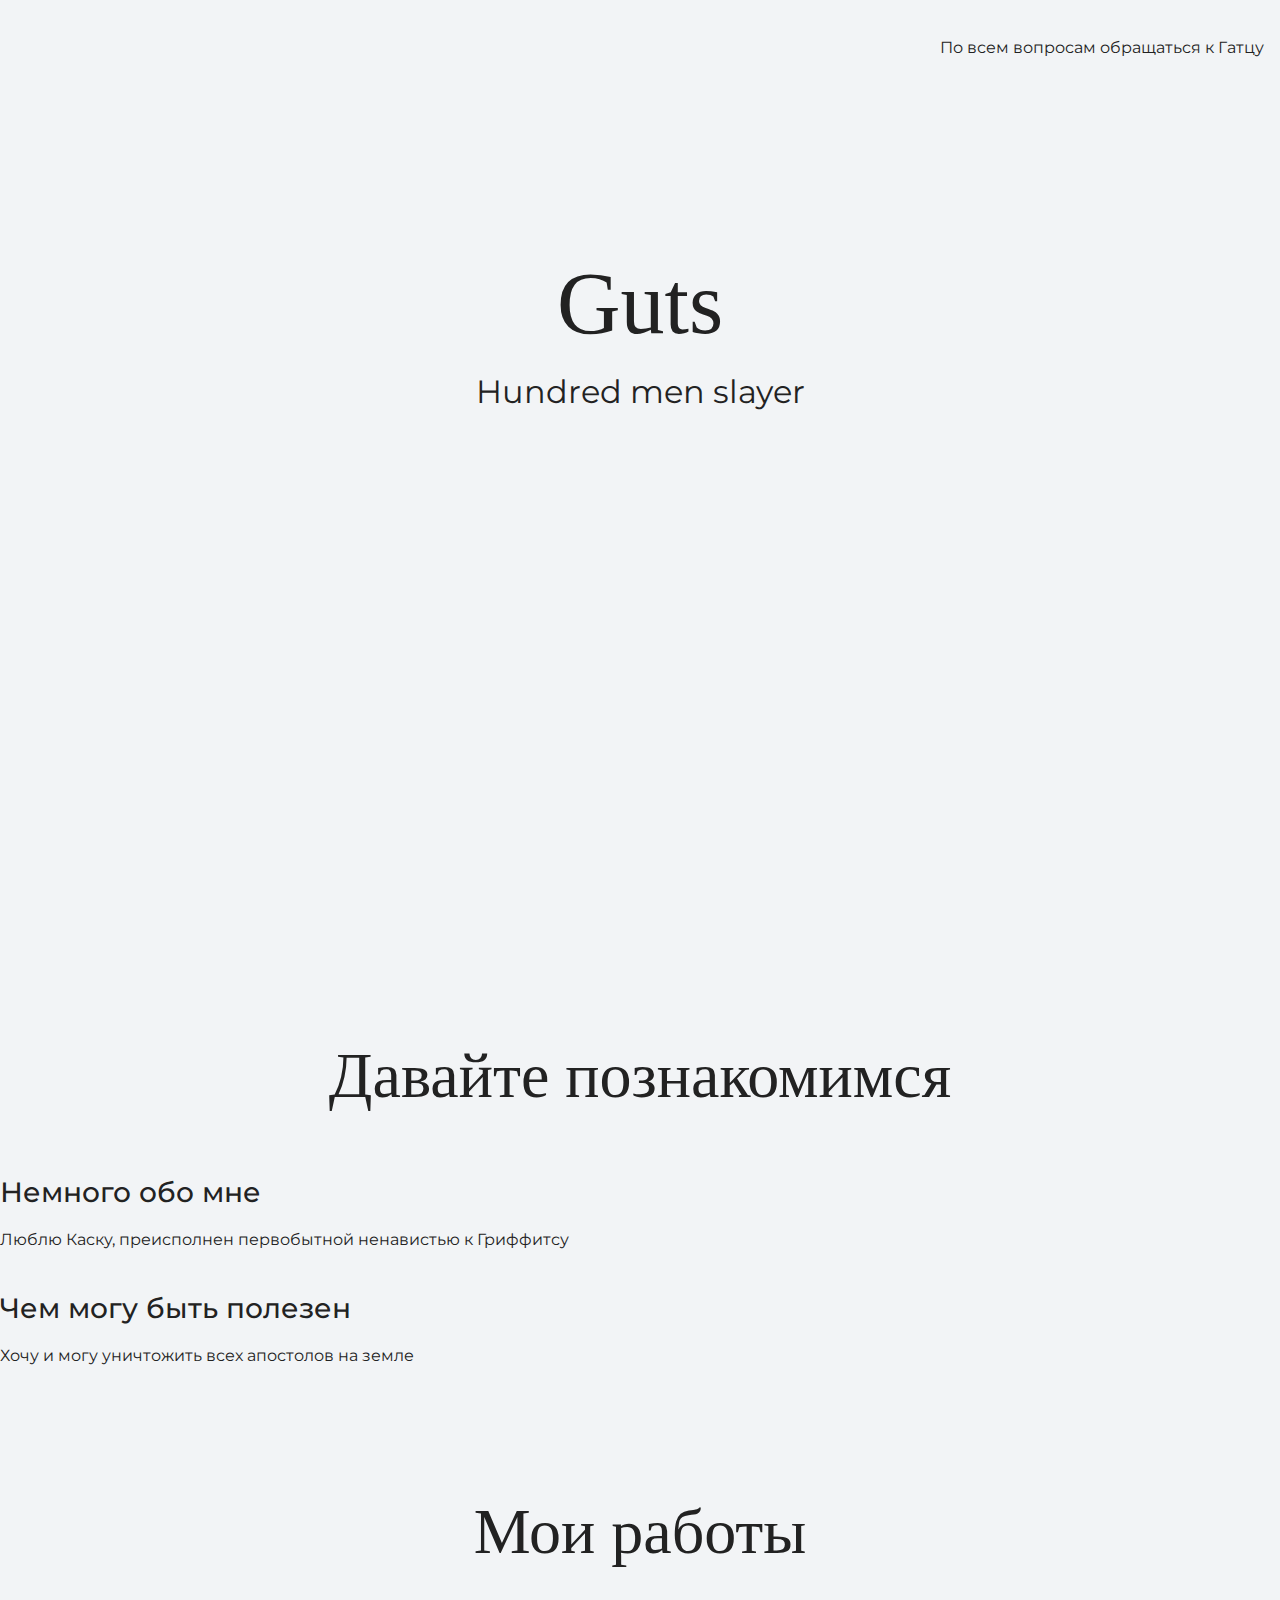
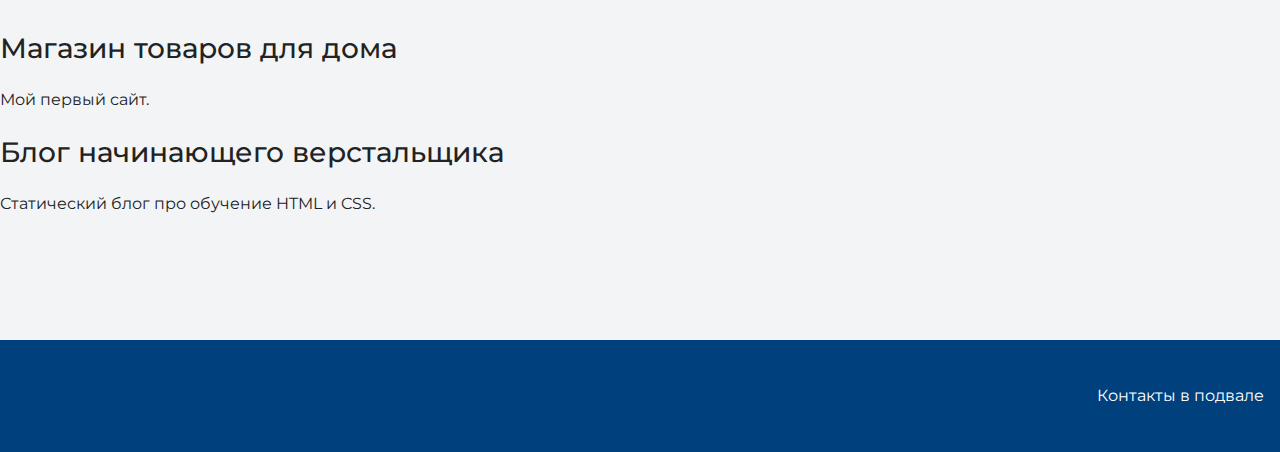
==== index.html @ 3ab226cc "Loading my website files" ====
<!DOCTYPE html>
<html lang="ru">
  <head>
    <meta charset="UTF-8">
    <link rel="stylesheet" href="style.css">
    <link href="https://fonts.googleapis.com/css?family=Montserrat:400,500,700|Old+Standard+TT&display=swap&subset=cyrillic" rel="stylesheet">
    <title>Портфолио Гатца, Чёрного Мечника</title>
  </head>

  <body>
    <header class="page-header">
      <div class="container">
      По всем вопросам обращаться к Гатцу
      </div>
    </header>

    <section class="hero-image">
      <div class="container">
      <h1 class="heading">Guts</h1>
      <p>Hundred men slayer</p>
      </div>
    </section>

    <section class="intro">
      <h2 class="subheading">Давайте познакомимся</h2>
      <h3>Немного обо мне</h3>
      <p>Люблю Каску, преисполнен первобытной ненавистью к Гриффитсу</p>
      <h3>Чем могу быть полезен</h3>
      <p>Хочу и могу уничтожить всех апостолов на земле</p>
    </section>

    <section class="portfolio">
      <h2 class="subheading">Мои работы</h2>

      <h3>Магазин товаров для дома</h3>
      <p>Мой первый сайт.</p>

      <h3>Блог начинающего верстальщика</h3>
      <p>Статический блог про обучение HTML и CSS.</p>
    </section>

    <footer class="page-footer">
      <div class="container">
      Контакты в подвале
      </div>
    </footer>
  </body>
</html>
---- style.css ----
body {
  margin: 0;
  min-width: 960px;
  font-family: "Montserrat", "Helvetica", "Arial", sans-serif;
  font-size: 16px;
  line-height: 32px;
  color: #222222;
  background-color: #f2f4f6;
  background-image: url("img/hero-bg.jpg");
  background-repeat: no-repeat;
  background-position: top center;
}

.container {
  max-width: 928px;
  margin: 0 auto;
  padding: 0 16px;
}

.page-header {
  margin: 0 0 160px;
  padding: 32px 0 32px;
}

.page-header .container,
.page-footer .container {
  max-width: 1408px;
  text-align: right;
}

.page-header a {
  margin-left: 56px;
  color: #288be6;
  text-decoration: none;
  background-repeat: no-repeat;
  background-position: left;
}

.header-email {
  padding-left: 30px;
  background-image: url("img/icon-email-header.svg");
}

.header-phone {
  padding-left: 25px;
  background-image: url("img/icon-phone-header.svg");
}

.hero-image {
  margin-bottom: 620px;
}

.hero-image .container {
  max-width: 1408px;
  text-align: center;
}

.heading {
  margin: 0 0 16px;
  font-family: "Old Standard TT", "Times", "Times New Roman", serif;
  font-size: 88px;
  line-height: 96px;
  font-weight: 400;
}

.hero-image p {
  margin: 0;
  font-size: 32px;
  line-height: 48px;
}

.intro {
  margin: 0 0 120px;
}

.subheading {
  margin: 0 0 56px;
  font-family: "Old Standard TT", "Times", "Times New Roman", serif;
  font-size: 64px;
  line-height: 80px;
  font-weight: 400;
  text-align: center;
}

.user-image {
  margin: 0 0 32px;
  text-align: center;
}

.intro h3,
.portfolio h3 {
  margin: 0 0 12px;
  font-size: 28px;
  line-height: 40px;
  font-weight: 500;
}

.intro p {
  margin: 0 0 32px;
}

.skills-list {
  margin: 0;
  padding: 0;
}

.skills-list dt {
  padding-left: 32px;
  background-repeat: no-repeat;
  background-position: left;
}

.skill-html {
  background-image: url("img/icon-html.svg");
}

.skill-css {
  background-image: url("img/icon-css.svg");
}

.level {
  margin: 4px 0 16px;
  padding: 0;
  height: 14px;
  font-size: 0;
  background-color: #ffffff;
  border: 1px solid #86c3fa;
  border-radius: 8px;
}

.level div {
  margin: 1px;
  height: 12px;
  background-color: #288be6;
  border-radius: 6px;
}

.portfolio {
  margin: 0 0 120px;
}

.projects {
  margin: 0;
  padding: 0;
  list-style: none;
}

.projects li {
  margin: 0 0 80px;
}

.project-image {
  margin: 0 0 24px;
  text-align: center;
}

.projects p {
  margin: 0 0 24px;
}

.button {
  padding: 6px 20px;
  display: inline-block;
  vertical-align: baseline;
  text-decoration: none;
  text-transform: uppercase;
  border-radius: 4px;
  background-color: #288be6;
  color: #ffffff;
}

.page-footer {
  padding: 40px 0;
  background-color: #00417d;
  color: #ffffff;
}

.page-footer a {
  margin-left: 56px;
  color: inherit;
  text-decoration: none;
  background-repeat: no-repeat;
  background-position: left;
}

.footer-email {
  padding-left: 30px;
  background-image: url("img/icon-email-footer.svg");
}

.footer-phone {
  padding-left: 25px;
  background-image: url("img/icon-phone-footer.svg");
}
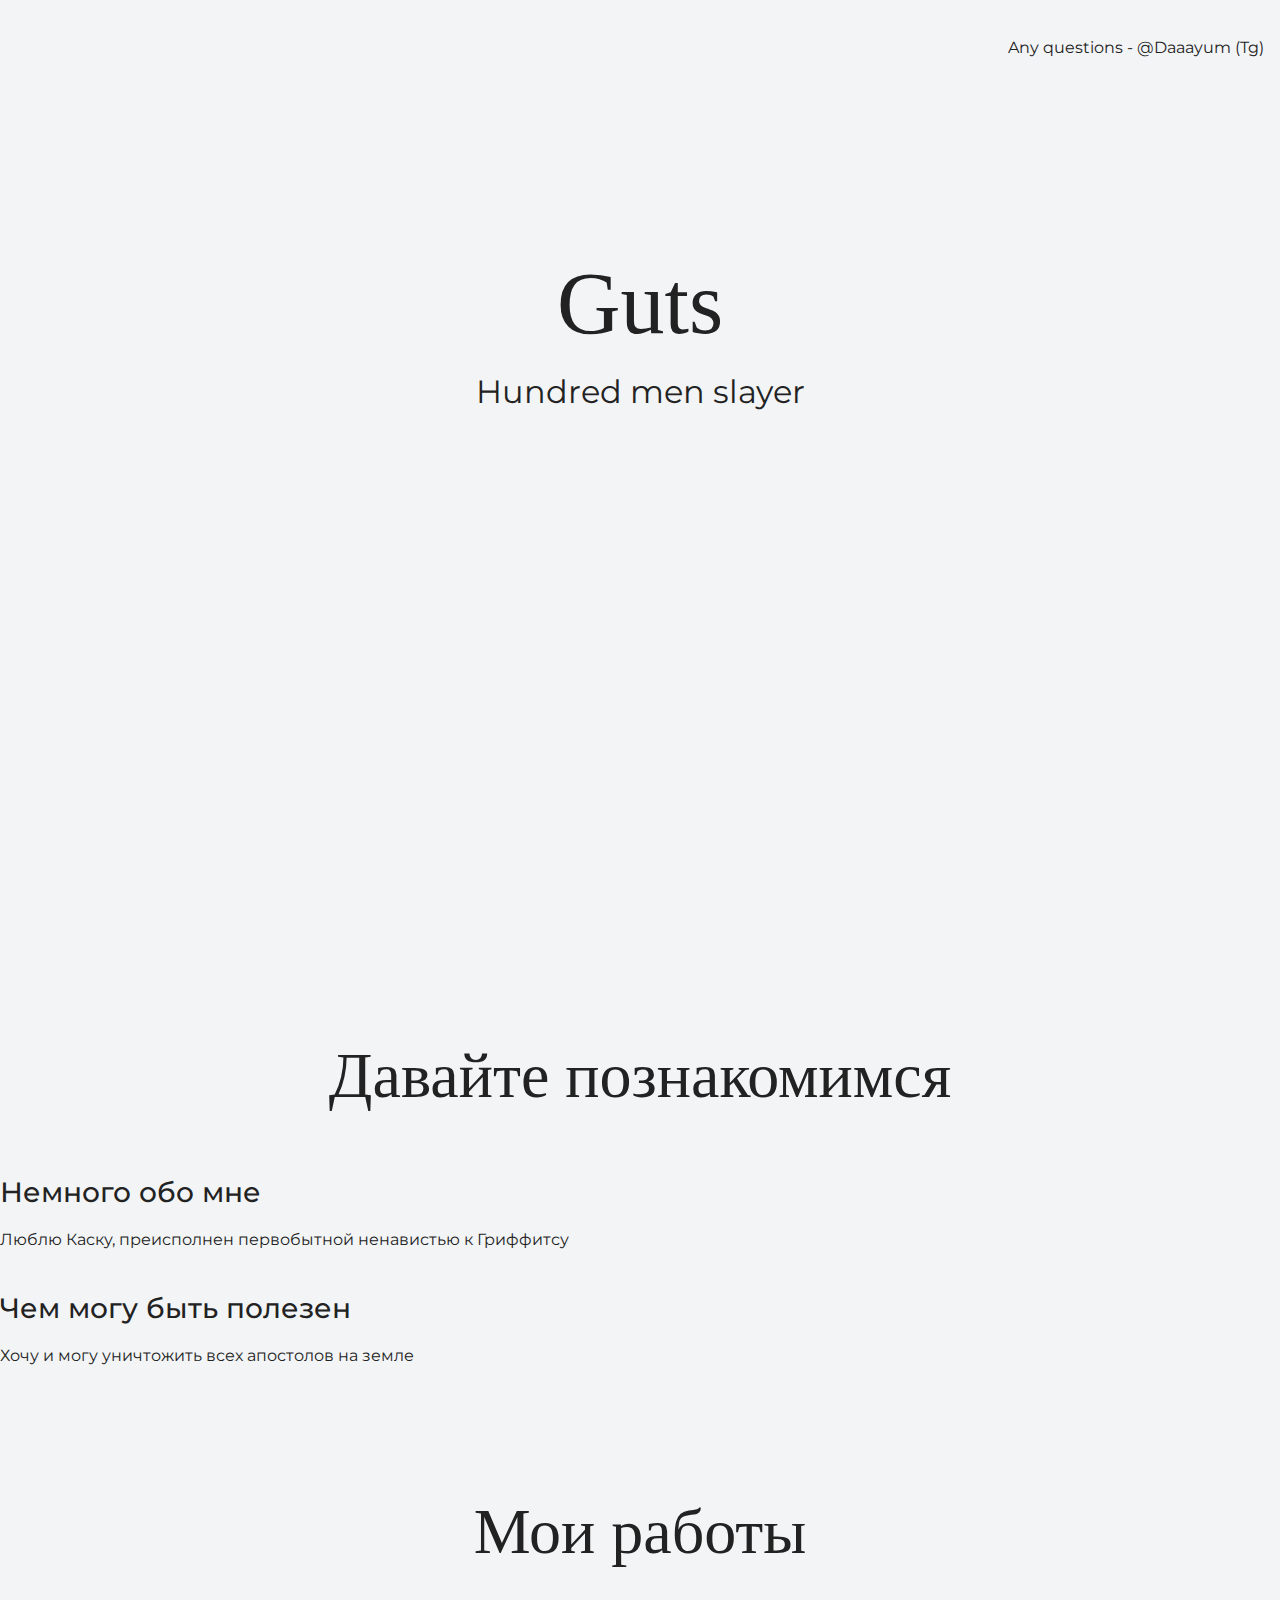
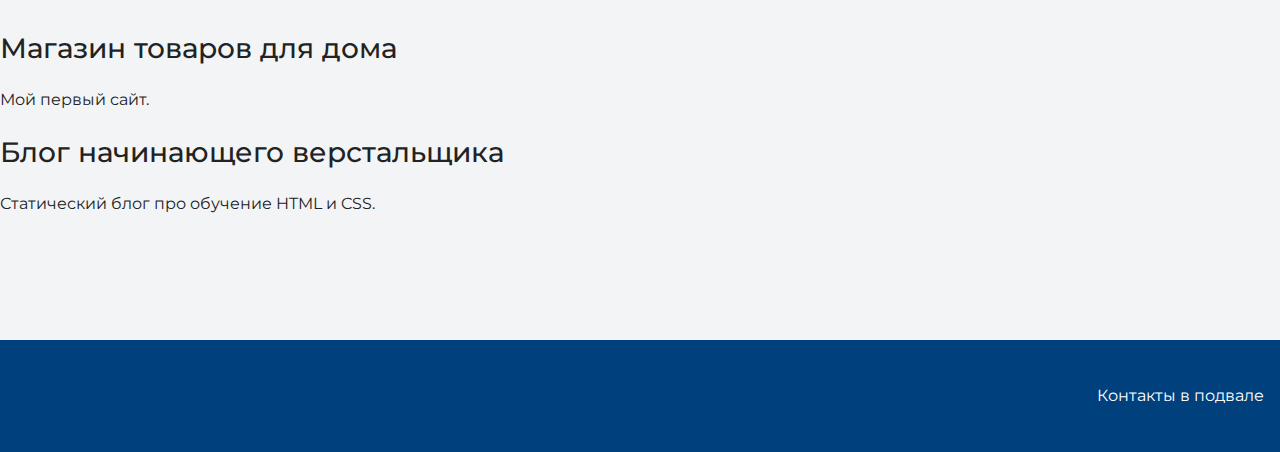
==== commit d9af8628: "Change header text" ====
--- a/index.html
+++ b/index.html
@@ -10,7 +10,7 @@
   <body>
     <header class="page-header">
       <div class="container">
-      По всем вопросам обращаться к Гатцу
+      Any questions - @Daaayum (Tg)
       </div>
     </header>
 
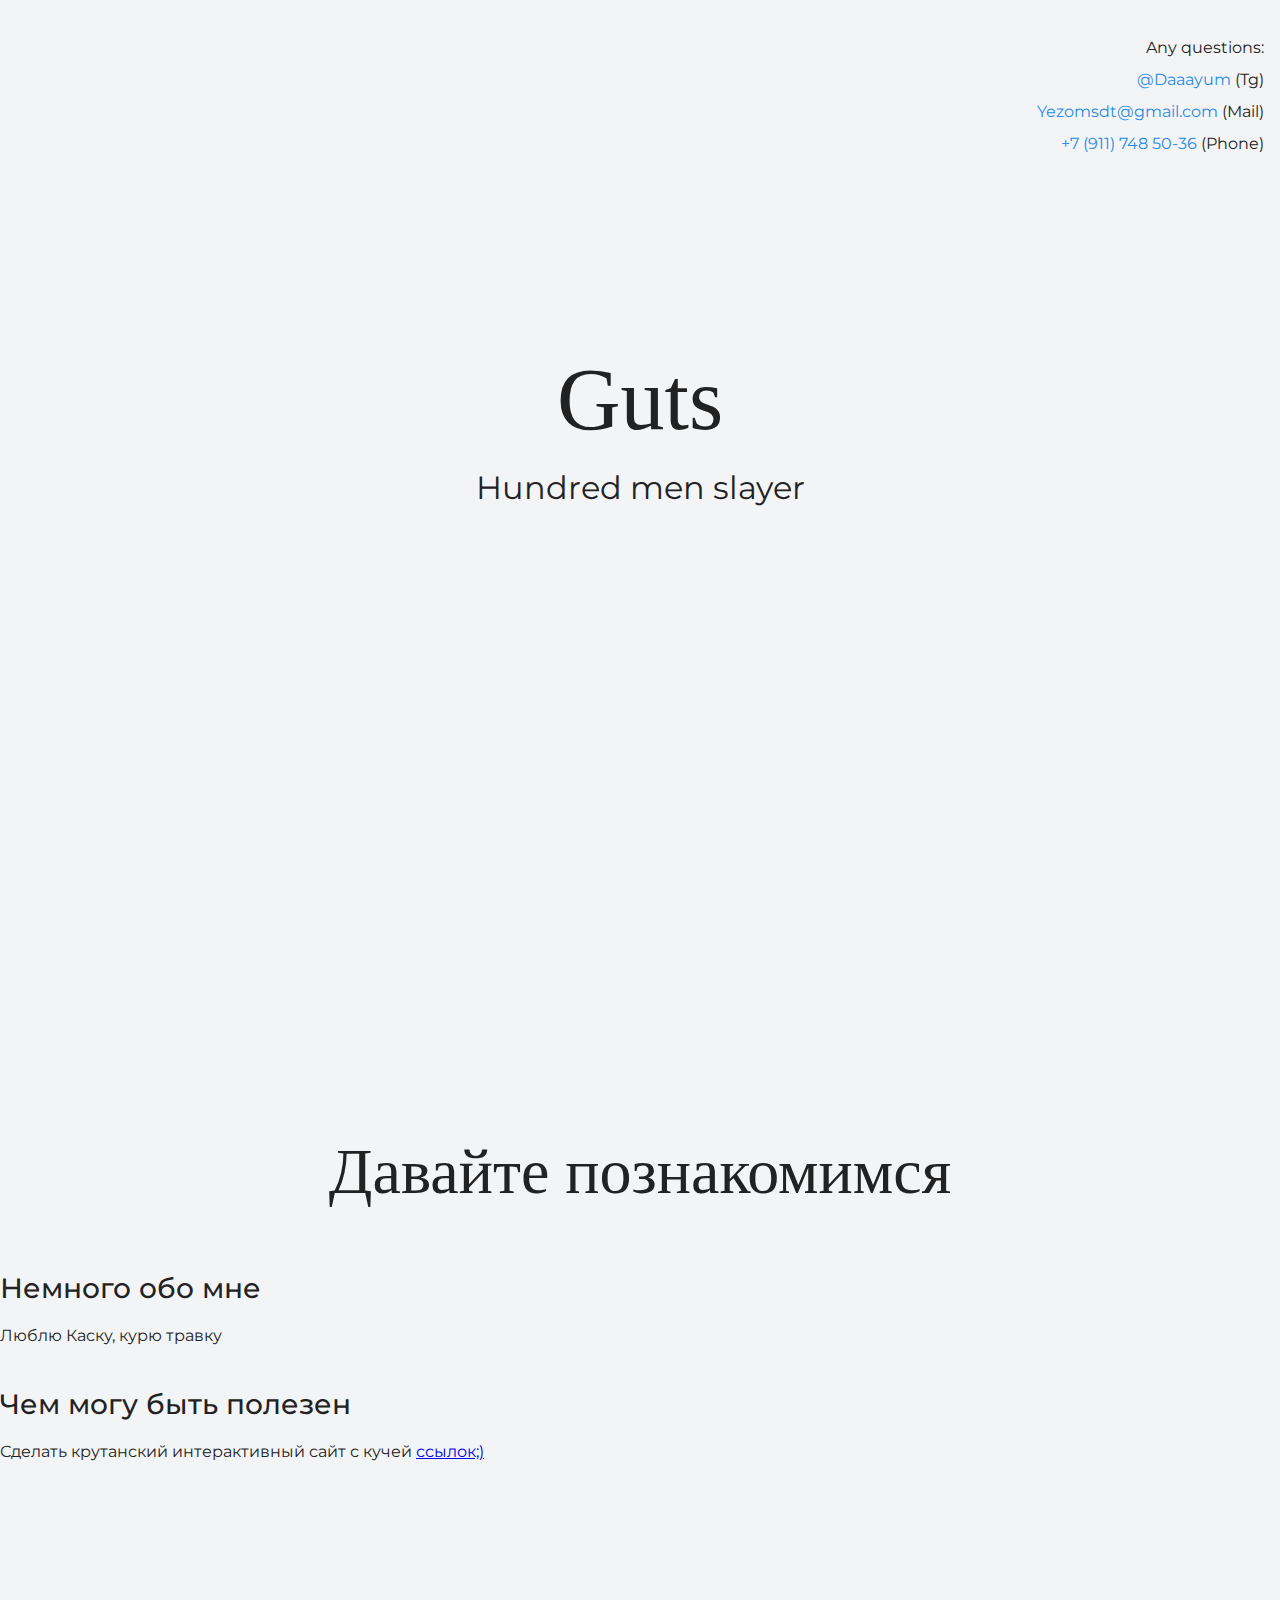
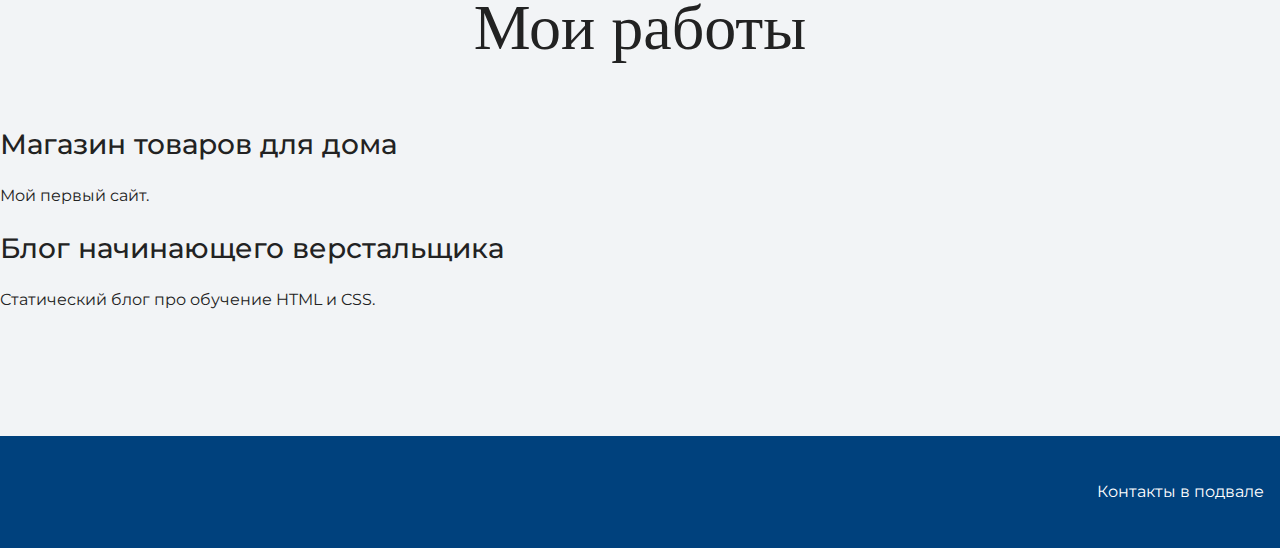
==== commit a4a937c6: "Little upgrades everywhere" ====
--- a/index.html
+++ b/index.html
@@ -10,7 +10,10 @@
   <body>
     <header class="page-header">
       <div class="container">
-      Any questions - @Daaayum (Tg)
+      Any questions:
+      <br><a href="https://telegram.im/@Daaayum" target="_blank">@Daaayum</a> (Tg)
+      <br><a href="mailto:Yezomsdt@gmail.com">Yezomsdt@gmail.com</a> (Mail)
+      <br><a href="tel:+79117485036">+7 (911) 748 50-36</a> (Phone)
       </div>
     </header>
 
@@ -24,9 +27,9 @@
     <section class="intro">
       <h2 class="subheading">Давайте познакомимся</h2>
       <h3>Немного обо мне</h3>
-      <p>Люблю Каску, преисполнен первобытной ненавистью к Гриффитсу</p>
+      <p>Люблю Каску, курю травку</p>
       <h3>Чем могу быть полезен</h3>
-      <p>Хочу и могу уничтожить всех апостолов на земле</p>
+      <p>Сделать крутанский интерактивный сайт с кучей <a href="https://rt.pornhub.com/">ссылок;)</a></p>
     </section>
 
     <section class="portfolio">
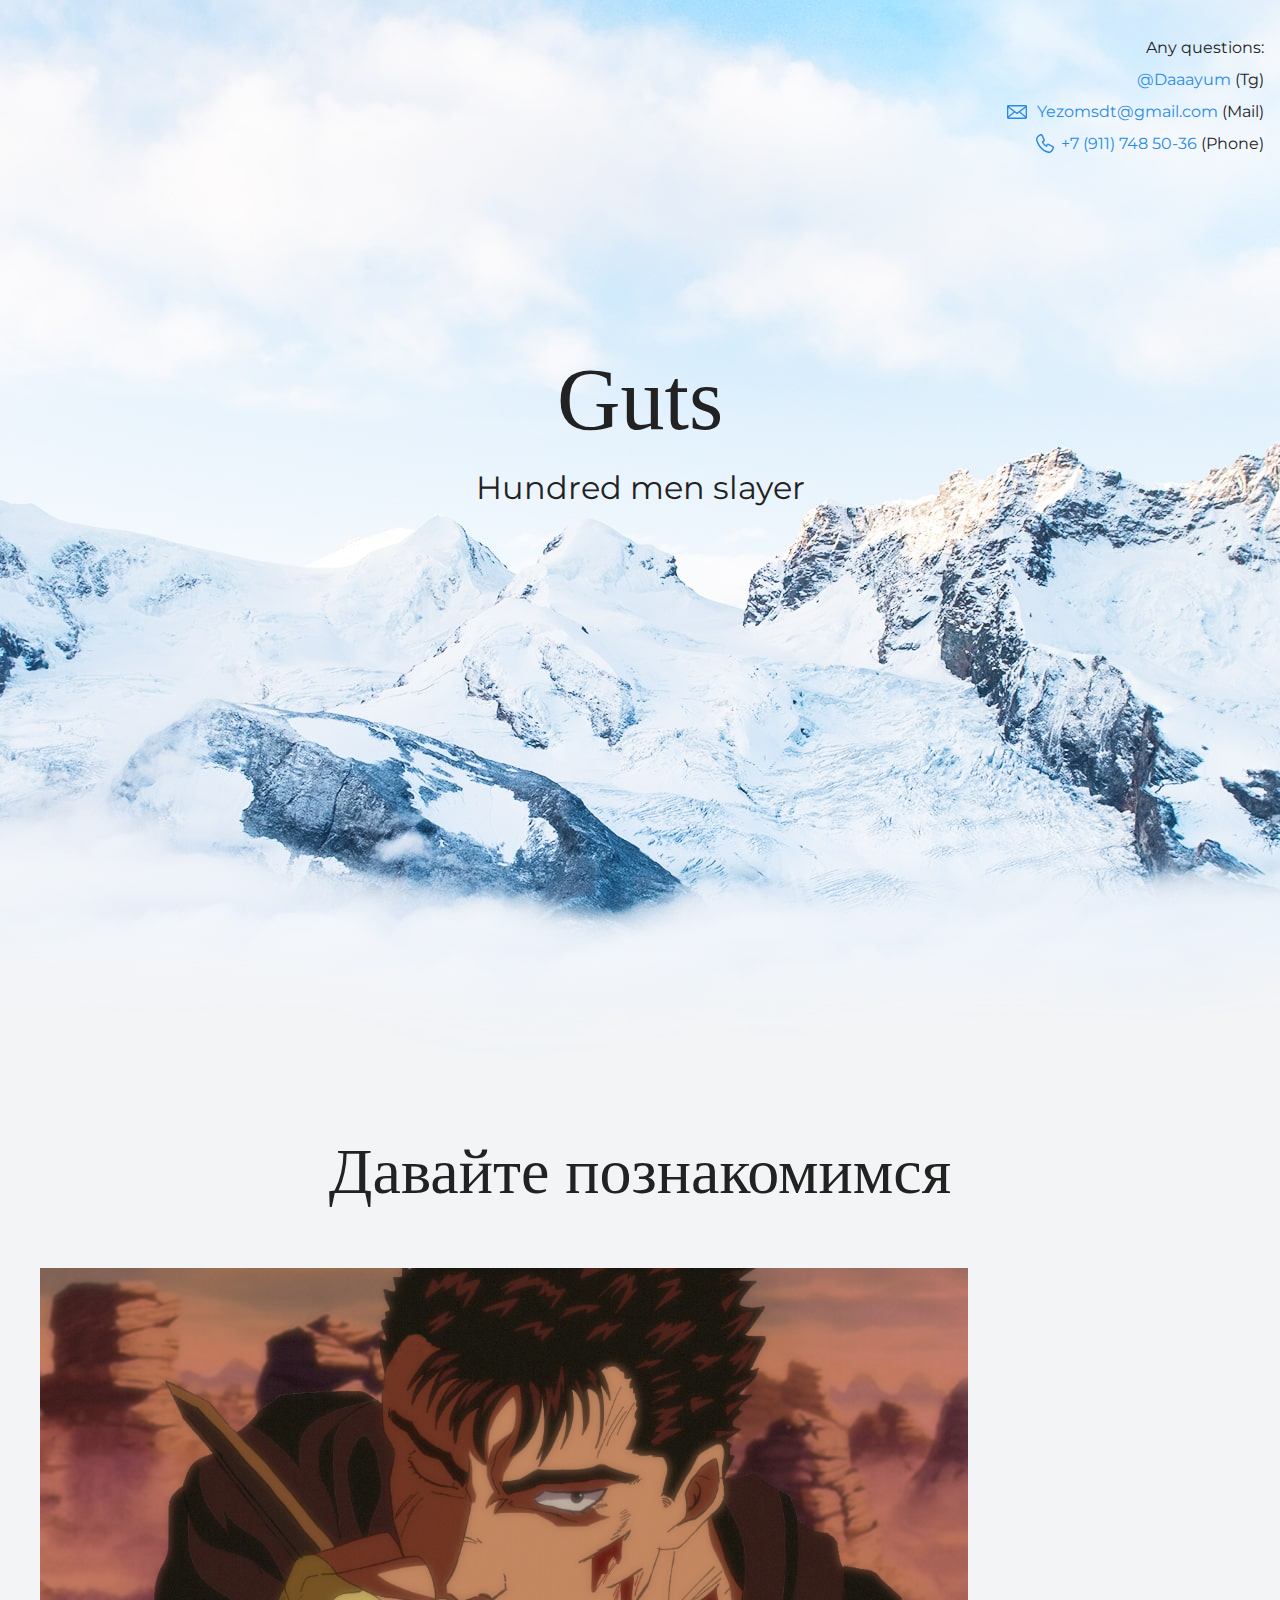
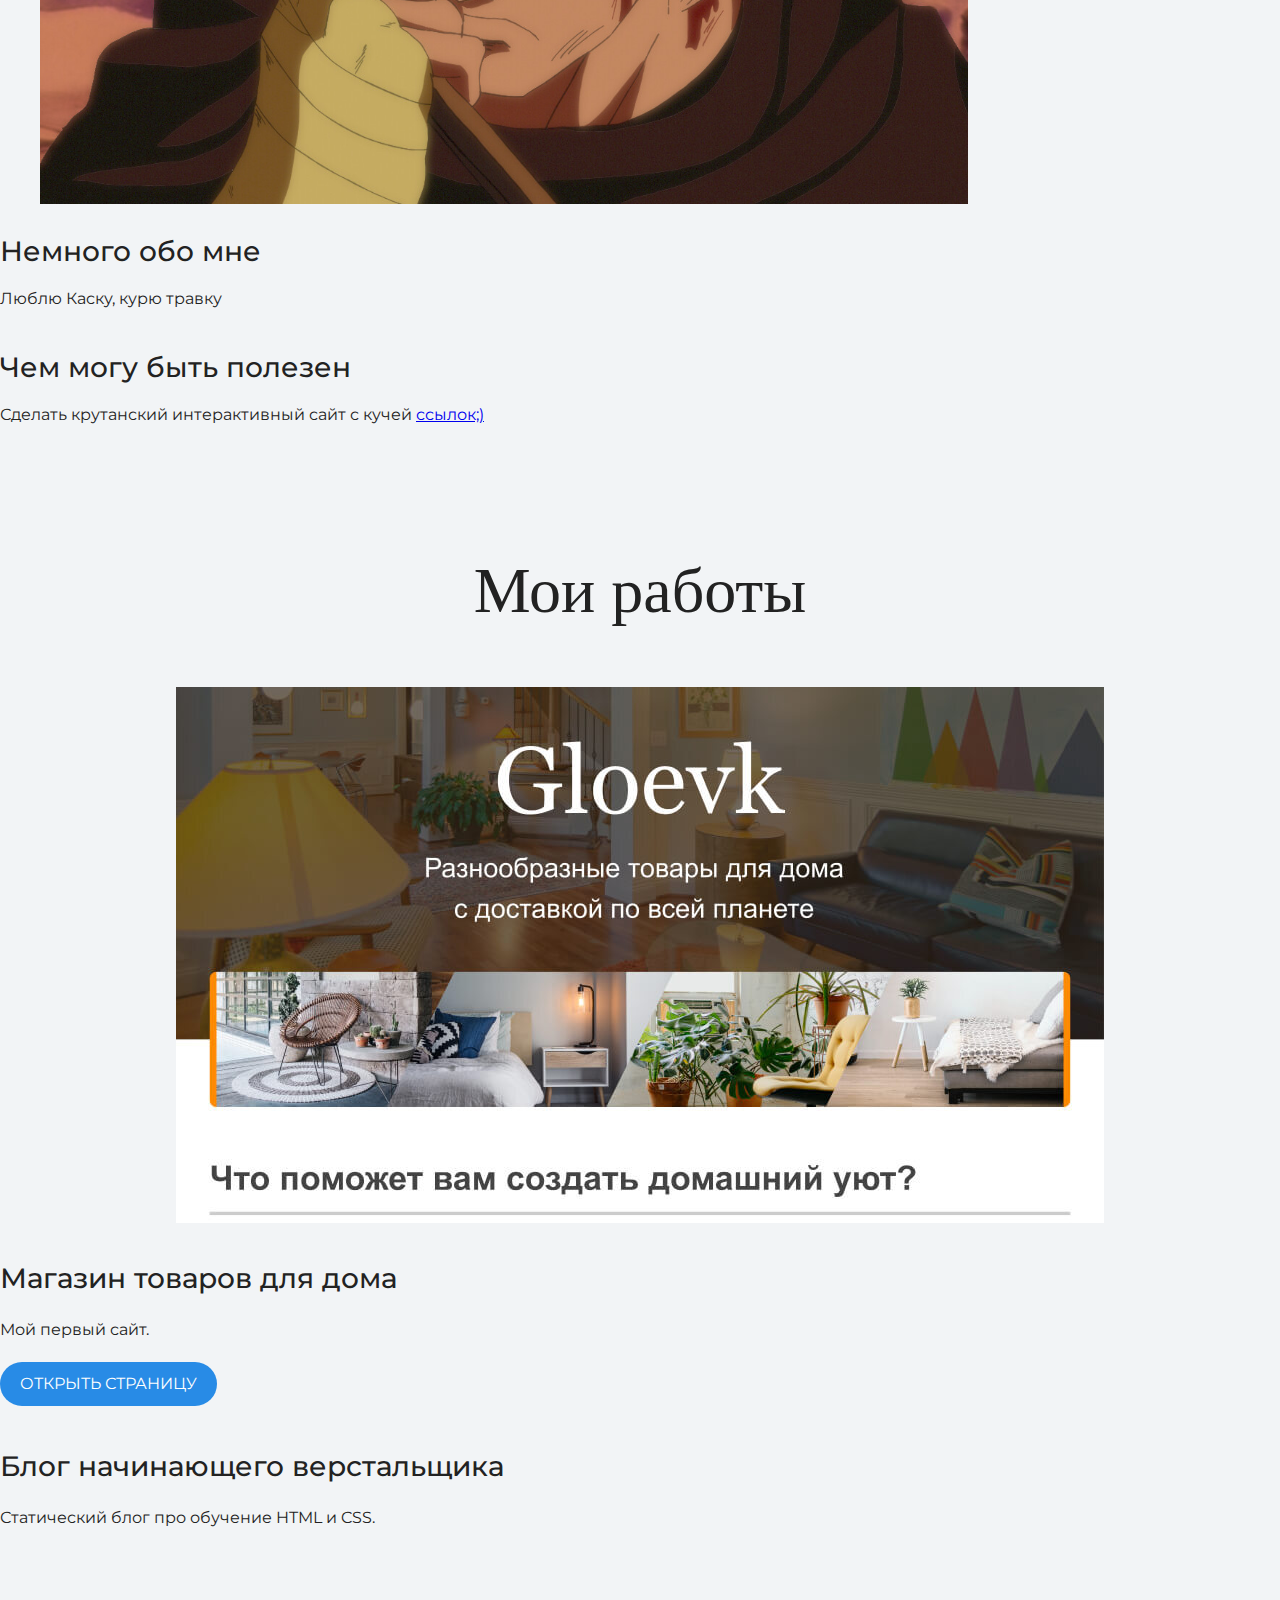
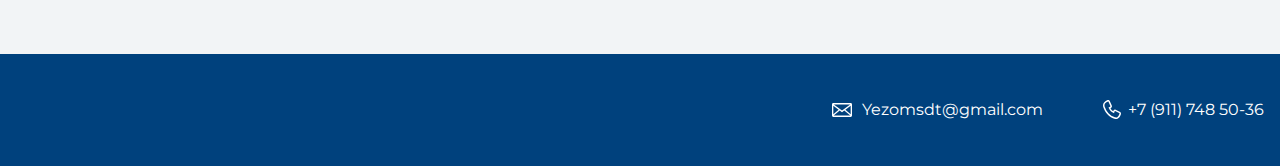
==== commit f74b75e5: "Added lotta files, styles, etc..." ====
--- a/index.html
+++ b/index.html
@@ -11,9 +11,9 @@
     <header class="page-header">
       <div class="container">
       Any questions:
-      <br><a href="https://telegram.im/@Daaayum" target="_blank">@Daaayum</a> (Tg)
-      <br><a href="mailto:Yezomsdt@gmail.com">Yezomsdt@gmail.com</a> (Mail)
-      <br><a href="tel:+79117485036">+7 (911) 748 50-36</a> (Phone)
+      <br><a href="https://telegram.im/@Daaayum">@Daaayum</a> (Tg)
+      <br><a class="header-email" href="mailto:Yezomsdt@gmail.com">Yezomsdt@gmail.com</a> (Mail)
+      <br><a class="header-phone" href="tel:+79117485036">+7 (911) 748 50-36</a> (Phone)
       </div>
     </header>
 
@@ -26,6 +26,9 @@
 
     <section class="intro">
       <h2 class="subheading">Давайте познакомимся</h2>
+      <figure>
+        <img src="files/user.jpg" width="928" height="536" alt="Фотография Гатса">
+      </figure>
       <h3>Немного обо мне</h3>
       <p>Люблю Каску, курю травку</p>
       <h3>Чем могу быть полезен</h3>
@@ -34,17 +37,20 @@
 
     <section class="portfolio">
       <h2 class="subheading">Мои работы</h2>
-
+        <figure class="project-image">
+          <img src="files/project.jpg" width="928" height="536">
+        </figure>
       <h3>Магазин товаров для дома</h3>
       <p>Мой первый сайт.</p>
-
+      <a class="button" href="source/project/index.html">Открыть страницу</a>
       <h3>Блог начинающего верстальщика</h3>
       <p>Статический блог про обучение HTML и CSS.</p>
     </section>
 
     <footer class="page-footer">
       <div class="container">
-      Контакты в подвале
+        <a class="footer-email" href="mailto:Yezomsdt@gmail.com">Yezomsdt@gmail.com</a>
+        <a class="footer-phone" href="tel:+79117485036">+7 (911) 748 50-36</a>
       </div>
     </footer>
   </body>
--- a/style.css
+++ b/style.css
@@ -24,7 +24,7 @@
 
 .page-header .container,
 .page-footer .container {
-  max-width: 1408px;
+  max-width: 2000px;
   text-align: right;
 }
 
@@ -164,9 +164,11 @@
   vertical-align: baseline;
   text-decoration: none;
   text-transform: uppercase;
-  border-radius: 4px;
+  border-radius: 22px;
   background-color: #288be6;
   color: #ffffff;
+  margin-bottom: 40px;
+  
 }
 
 .page-footer {
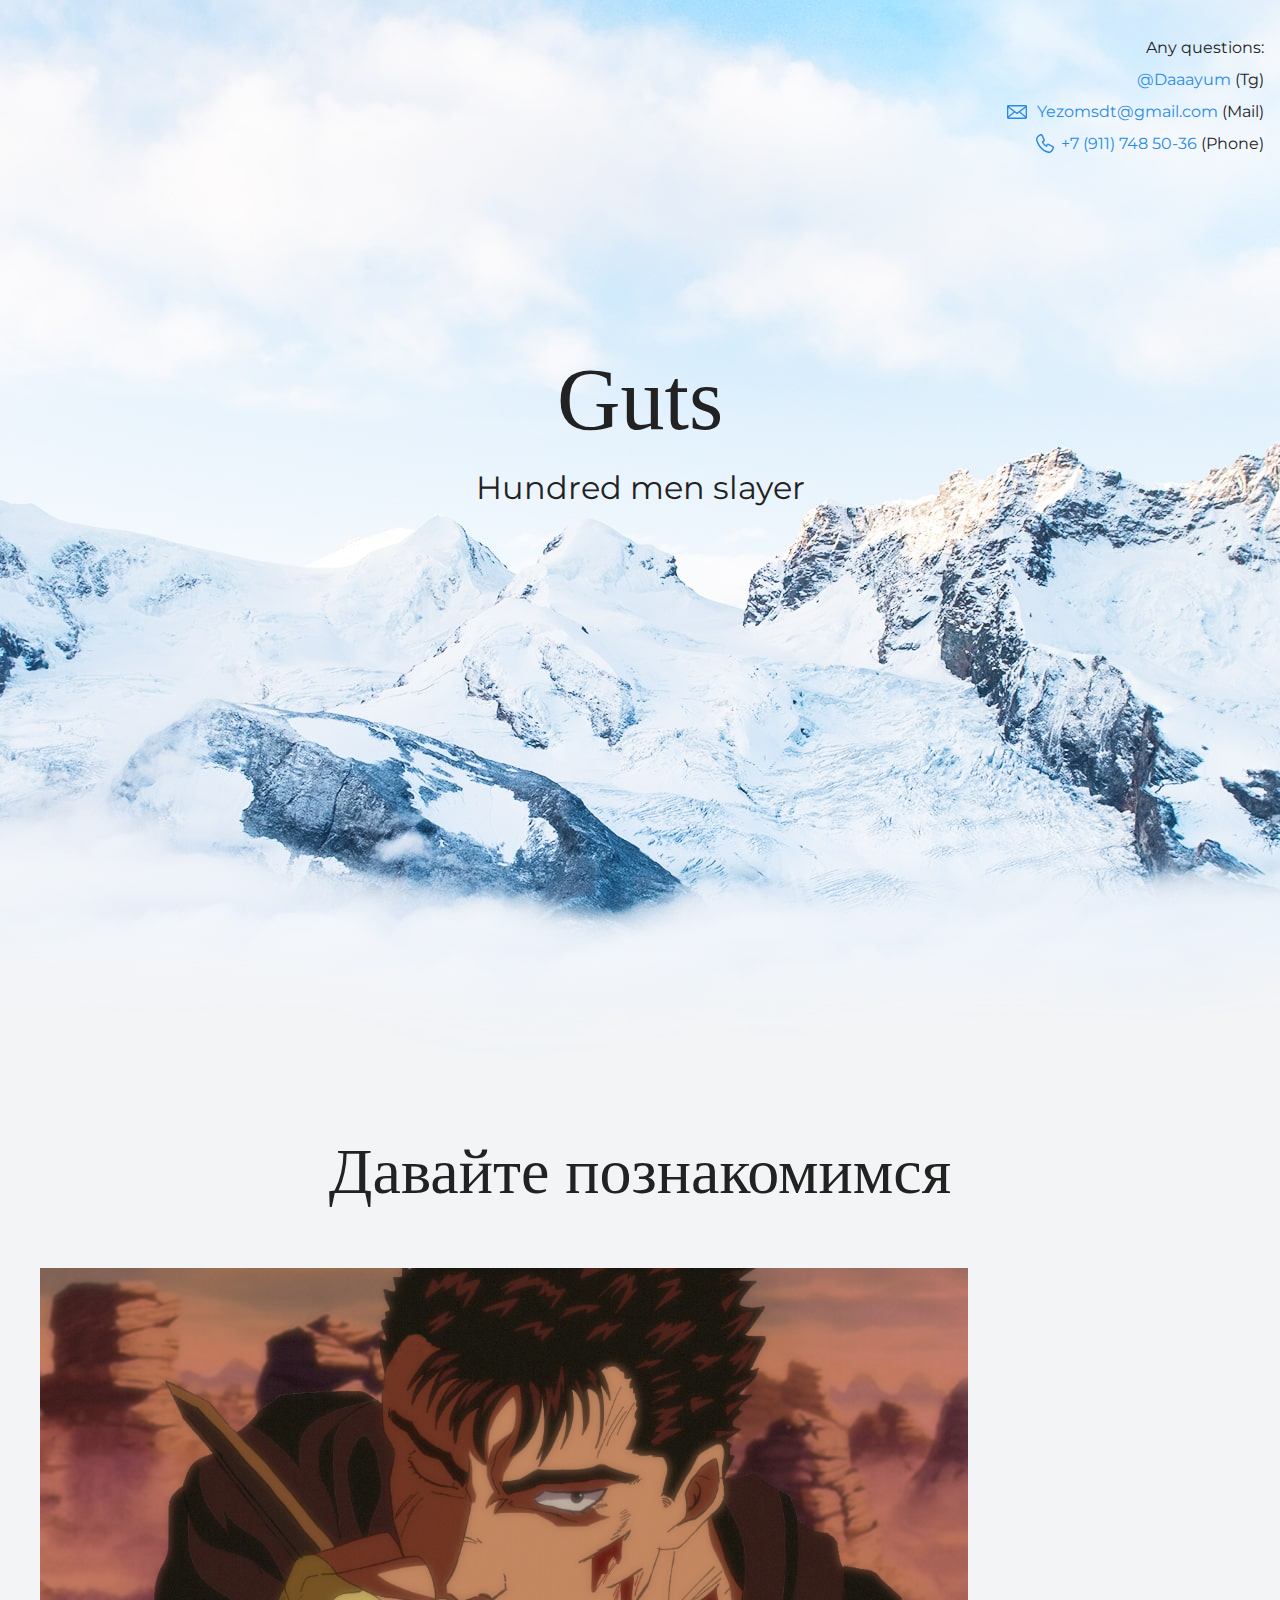
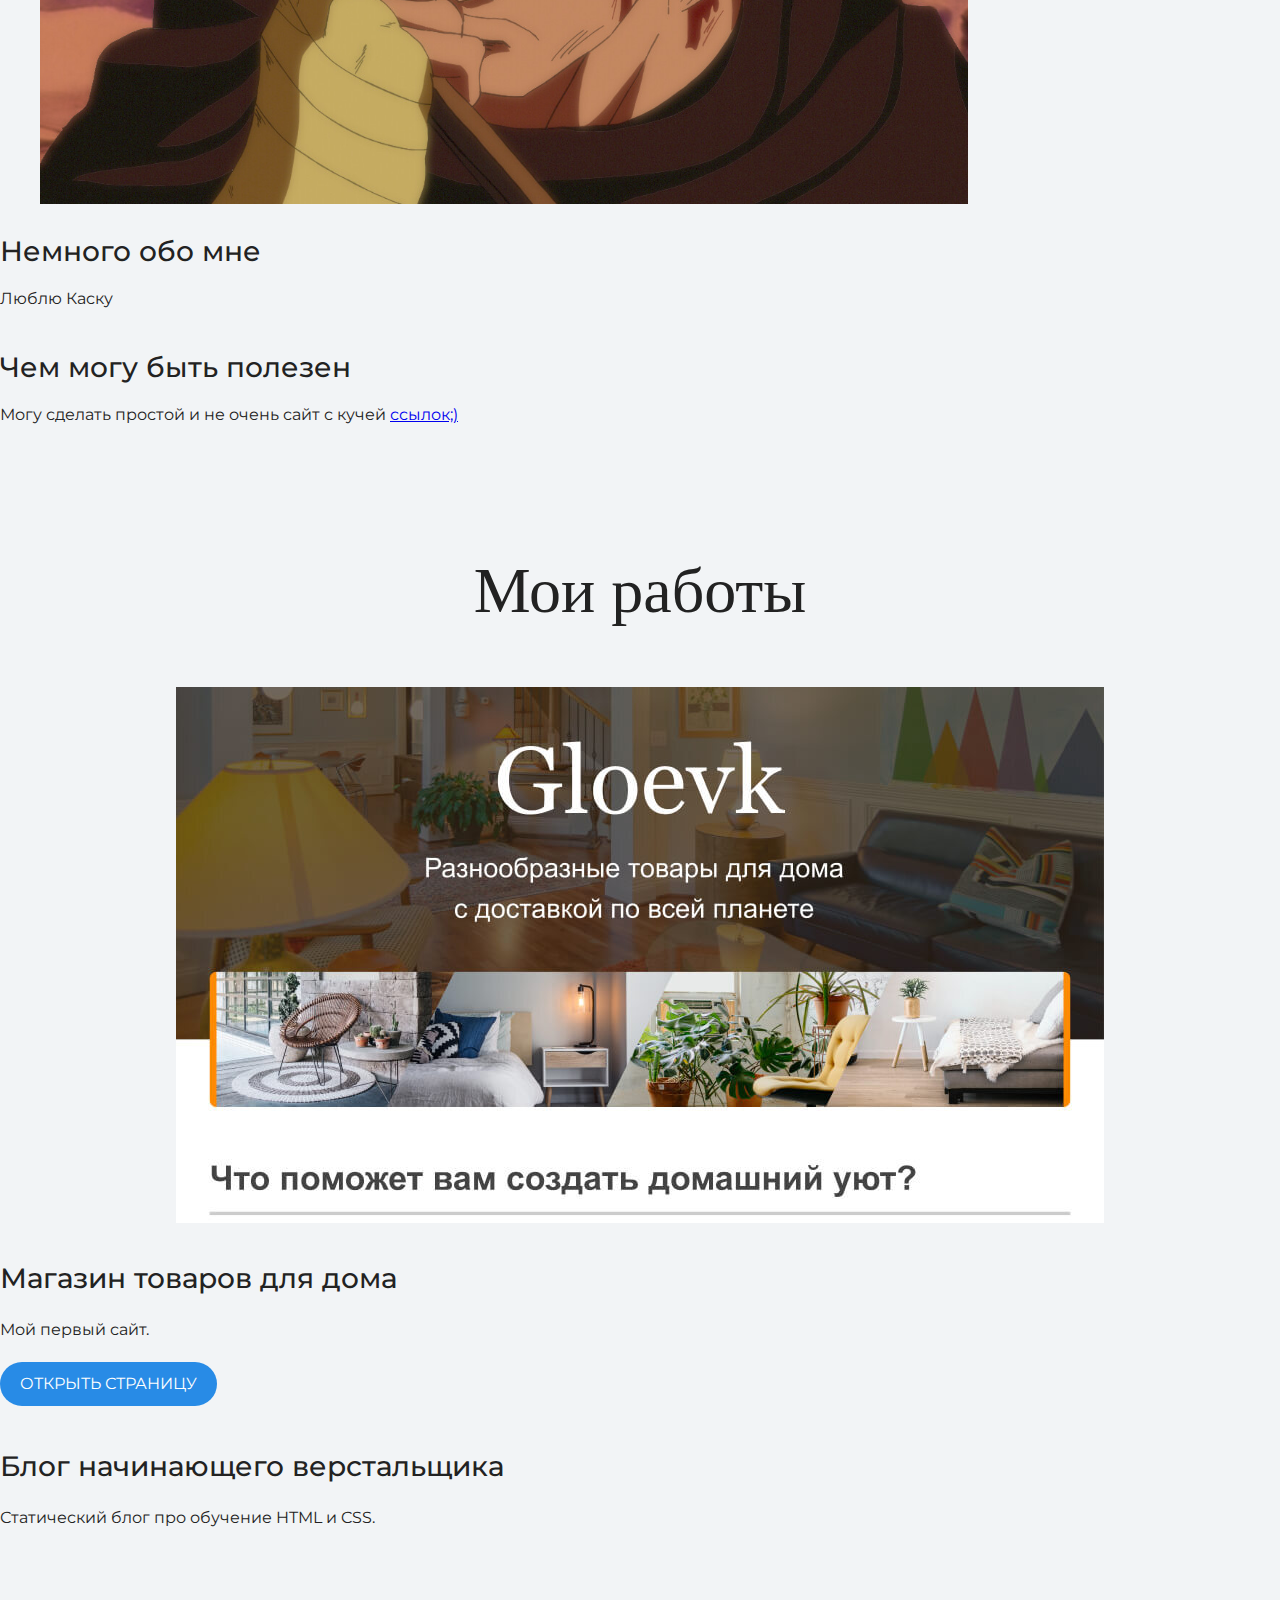
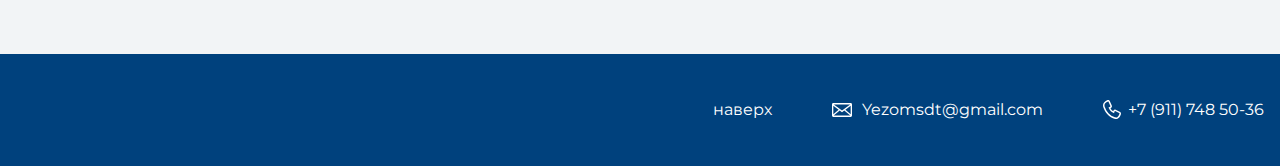
==== commit b2dd53a5: "Update index.html" ====
--- a/index.html
+++ b/index.html
@@ -30,9 +30,9 @@
         <img src="files/user.jpg" width="928" height="536" alt="Фотография Гатса">
       </figure>
       <h3>Немного обо мне</h3>
-      <p>Люблю Каску, курю травку</p>
+      <p>Люблю Каску</p>
       <h3>Чем могу быть полезен</h3>
-      <p>Сделать крутанский интерактивный сайт с кучей <a href="https://rt.pornhub.com/">ссылок;)</a></p>
+      <p>Могу сделать простой и не очень сайт с кучей <a href="https://rt.pornhub.com/">ссылок;)</a></p>
     </section>
 
     <section class="portfolio">
@@ -42,16 +42,17 @@
         </figure>
       <h3>Магазин товаров для дома</h3>
       <p>Мой первый сайт.</p>
-      <a class="button" href="source/project/index.html">Открыть страницу</a>
+      <a class="button" href="source/index.html">Открыть страницу</a>
       <h3>Блог начинающего верстальщика</h3>
       <p>Статический блог про обучение HTML и CSS.</p>
     </section>
 
     <footer class="page-footer">
       <div class="container">
+        <a href="#upstairs">наверх</a>
         <a class="footer-email" href="mailto:Yezomsdt@gmail.com">Yezomsdt@gmail.com</a>
         <a class="footer-phone" href="tel:+79117485036">+7 (911) 748 50-36</a>
       </div>
     </footer>
   </body>
-</html>+</html>
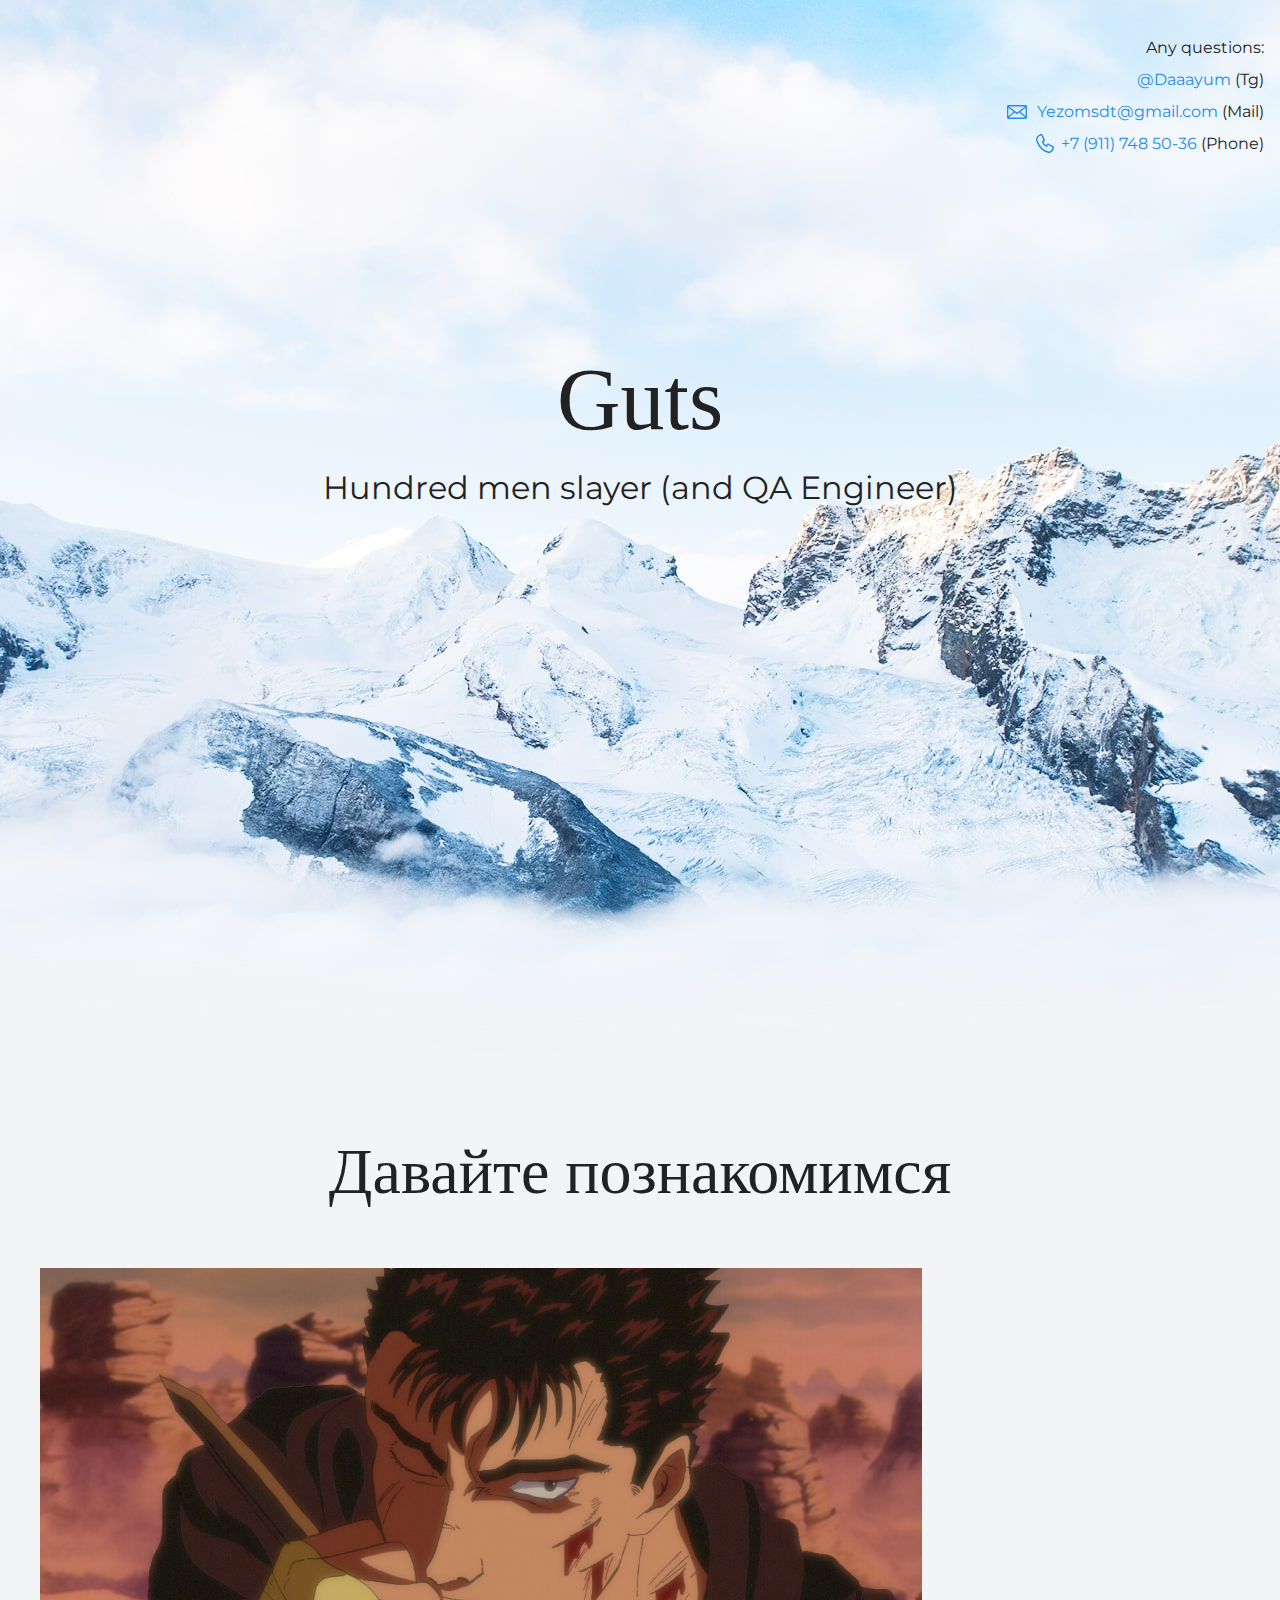
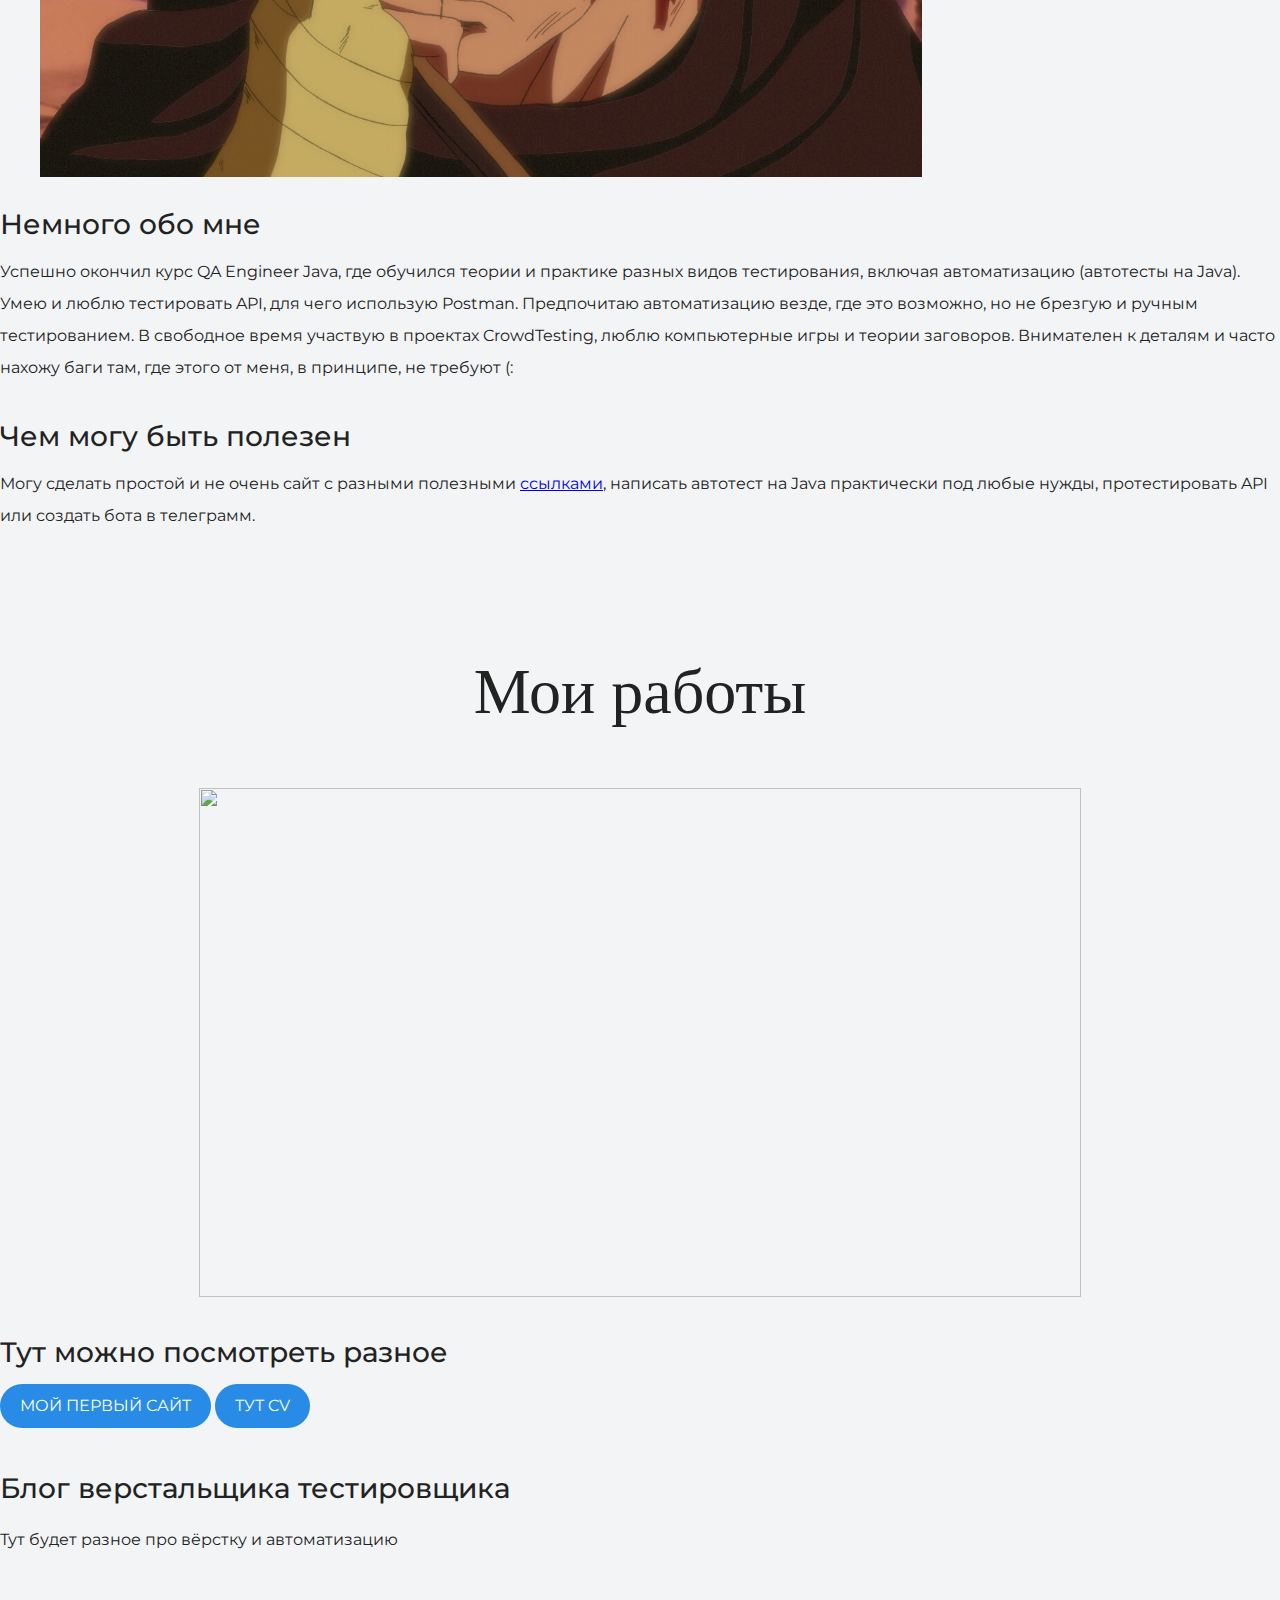
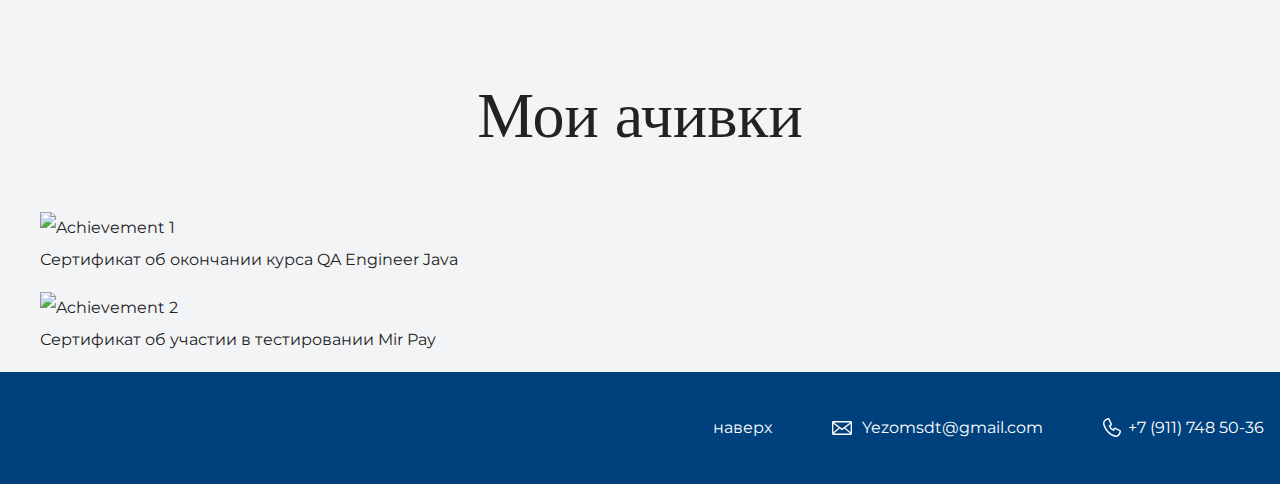
==== commit 7571e594: "Update index.html" ====
--- a/index.html
+++ b/index.html
@@ -10,8 +10,8 @@
   <body>
     <header class="page-header">
       <div class="container">
-      Any questions:
-      <br><a href="https://telegram.im/@Daaayum">@Daaayum</a> (Tg)
+      <div id="upstairs">Any questions:</div>
+      <a href="https://telegram.im/@Daaayum">@Daaayum</a> (Tg)
       <br><a class="header-email" href="mailto:Yezomsdt@gmail.com">Yezomsdt@gmail.com</a> (Mail)
       <br><a class="header-phone" href="tel:+79117485036">+7 (911) 748 50-36</a> (Phone)
       </div>
@@ -20,32 +20,50 @@
     <section class="hero-image">
       <div class="container">
       <h1 class="heading">Guts</h1>
-      <p>Hundred men slayer</p>
+      <p>Hundred men slayer (and QA Engineer)</p>
       </div>
     </section>
 
     <section class="intro">
       <h2 class="subheading">Давайте познакомимся</h2>
-      <figure>
-        <img src="files/user.jpg" width="928" height="536" alt="Фотография Гатса">
-      </figure>
-      <h3>Немного обо мне</h3>
-      <p>Люблю Каску</p>
-      <h3>Чем могу быть полезен</h3>
-      <p>Могу сделать простой и не очень сайт с кучей <a href="https://rt.pornhub.com/">ссылок;)</a></p>
+      <div class="intro-content">
+          <figure>
+              <img src="files/user.jpg" width="882" height="509" alt="Фотография Гатса">
+          </figure>
+          <div class="intro-text">
+              <h3>Немного обо мне</h3>
+              <p>Успешно окончил курс QA Engineer Java, где обучился теории и практике разных видов тестирования, включая автоматизацию (автотесты на Java). Умею и люблю тестировать API, для чего использую Postman. Предпочитаю автоматизацию везде, где это возможно, но не брезгую и ручным тестированием. В свободное время участвую в проектах CrowdTesting, люблю компьютерные игры и теории заговоров. Внимателен к деталям и часто нахожу баги там, где этого от меня, в принципе, не требуют (:</p>
+              <h3>Чем могу быть полезен</h3>
+              <p>Могу сделать простой и не очень сайт с разными полезными <a href="https://rt.pornhub.com/">ссылками</a>, написать автотест на Java практически под любые нужды, протестировать API или создать бота в телеграмм.</p>
+          </div>
+      </div>
     </section>
 
     <section class="portfolio">
       <h2 class="subheading">Мои работы</h2>
         <figure class="project-image">
-          <img src="files/project.jpg" width="928" height="536">
+          <img src="img/project1.png" width="882" height="509">
         </figure>
-      <h3>Магазин товаров для дома</h3>
-      <p>Мой первый сайт.</p>
-      <a class="button" href="source/index.html">Открыть страницу</a>
-      <h3>Блог начинающего верстальщика</h3>
-      <p>Статический блог про обучение HTML и CSS.</p>
+      <h3>Тут можно посмотреть разное</h3>
+      <a class="button" href="source/index.html">Мой первый сайт</a>
+      <a class="button" href="img/CV.pdf">Тут CV</a>
+      <h3>Блог верстальщика тестировщика</h3>
+      <p>Тут будет разное про вёрстку и автоматизацию</p>
     </section>
+
+    <section id="achievements" class="my-achievements">
+      <h2 class="subheading">Мои ачивки</h2>
+      <div class="achievements-gallery">
+          <figure>
+              <img src="img/aston1.png" alt="Achievement 1">
+              <figcaption>Сертификат об окончании курса QA Engineer Java</figcaption>
+          </figure>
+          <figure>
+              <img src="img/crowd1.png" alt="Achievement 2">
+              <figcaption>Сертификат об участии в тестировании Mir Pay</figcaption>
+          </figure>
+      </div>
+  </section>
 
     <footer class="page-footer">
       <div class="container">
